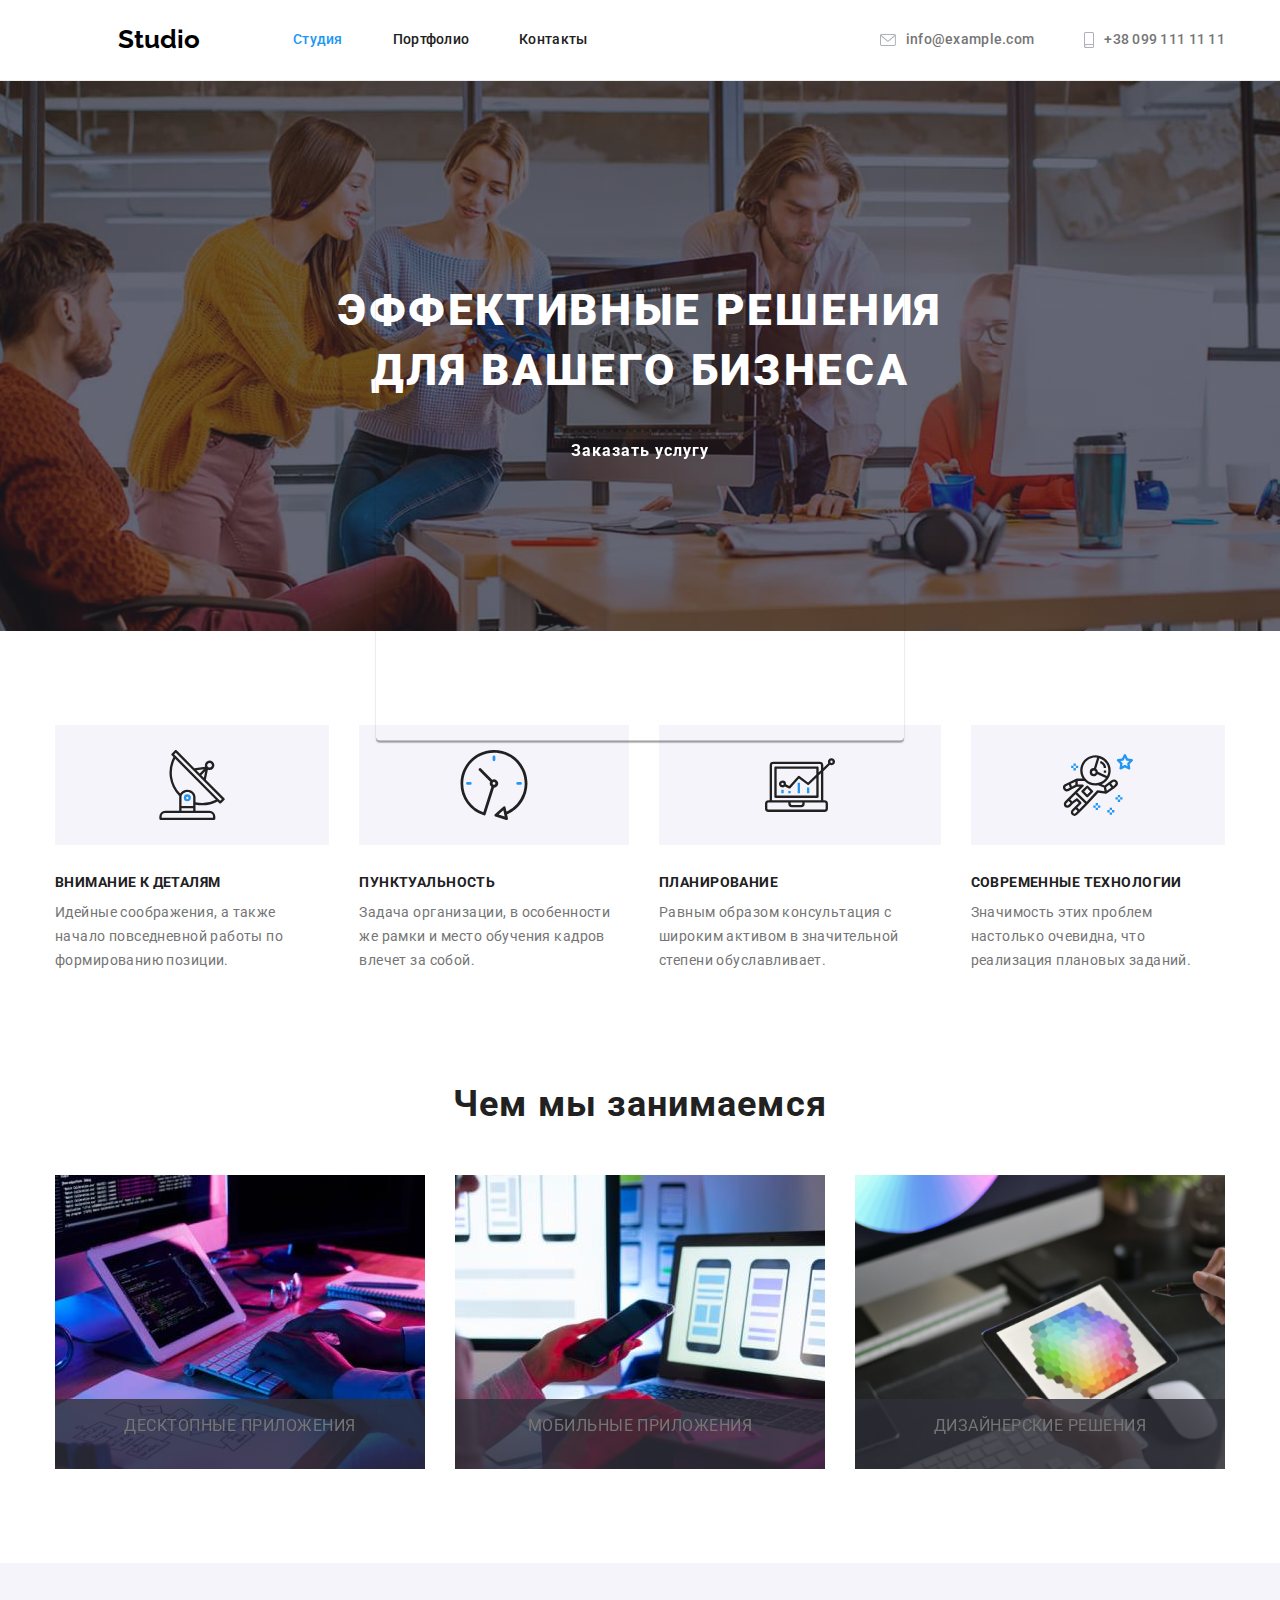
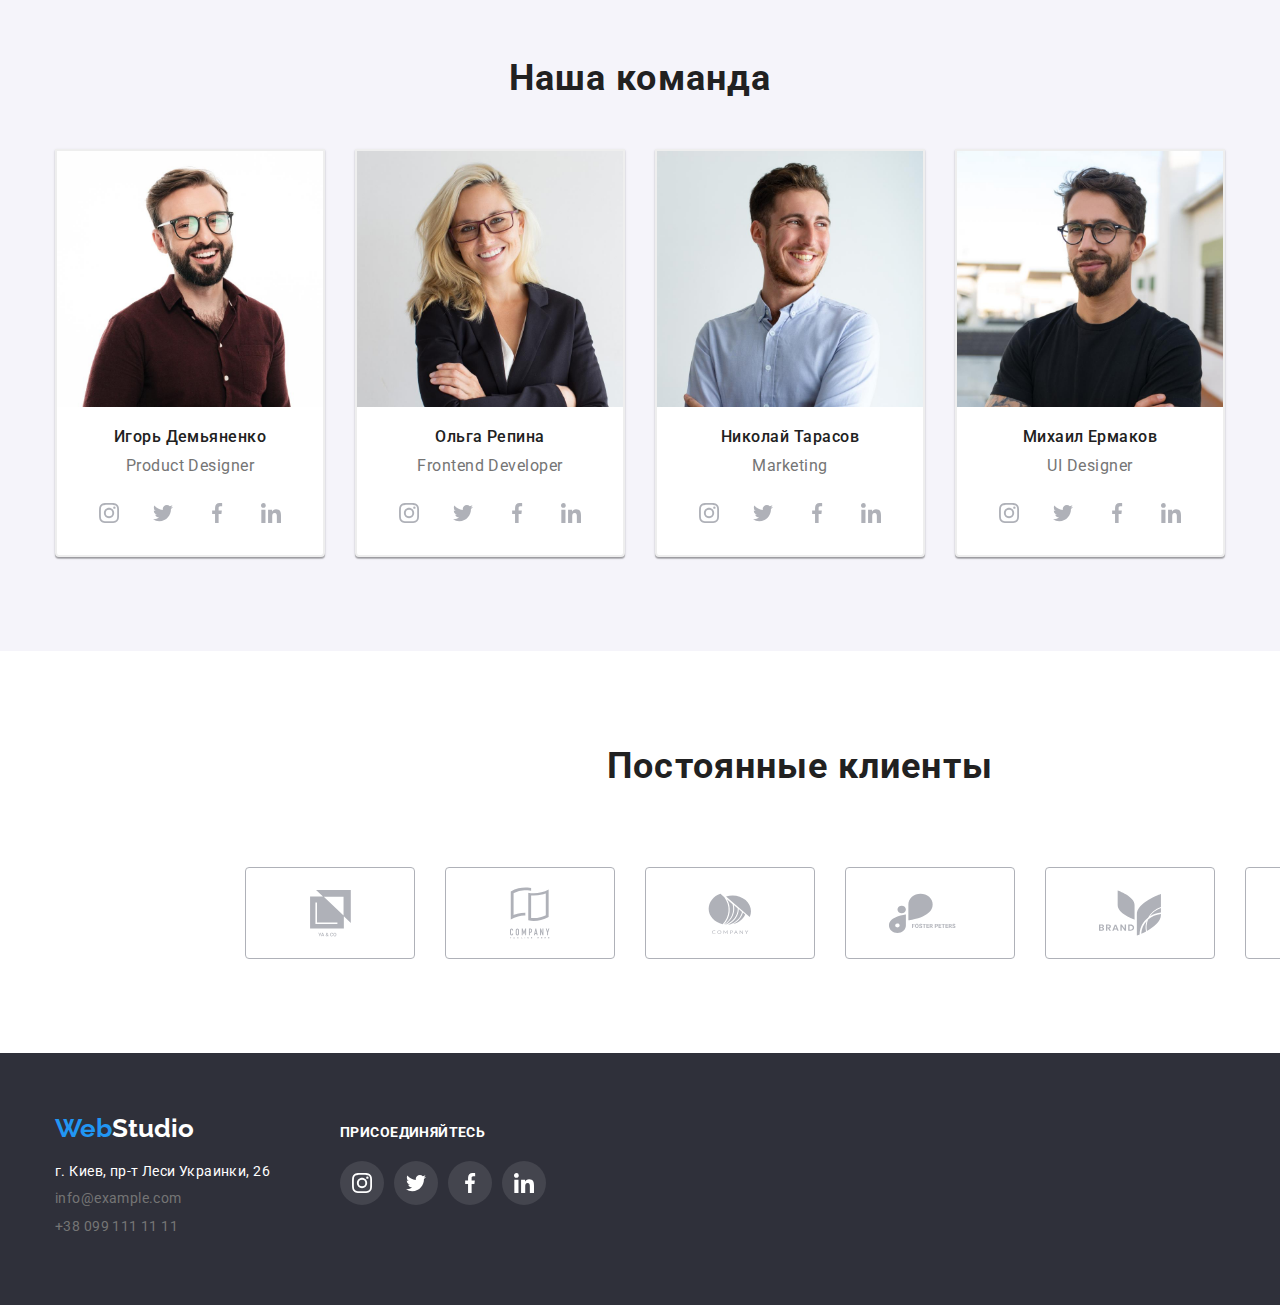
==== index.html @ cd39ef62 "modal" ====
<!DOCTYPE html>
<html lang="ru">
<head>
    <meta charset="UTF-8">
    <meta http-equiv="X-UA-Compatible" content="IE=edge">
    <meta name="viewport" content="width=device-width, initial-scale=1.0">
    <title>WebStudiо</title>
    <link href="https://fonts.googleapis.com/css2?family=Raleway:wght@700&family=Roboto:wght@400;500;700;900&display=swap"
    rel="stylesheet">
    <link rel="stylesheet" href="https://cdnjs.cloudflare.com/ajax/libs/modern-normalize/1.0.0/modern-normalize.min.css">
    <link rel="stylesheet" href="css/style.css">
</head>

<body>
  <!--шапка сторінки--> 
    <header>
        <div class="container logo-nav">
            <a class="logo" href="index.html">Web <span class="logo-header">Studio</span></a>
            <!--навігація на інші сторінки-->
            <div class="nav header">
                <ul class="site-nav">
                    <li class="item"><a href="index.html" class="link-nav current">Студия</a></li> 
                    <li class="item"><a href="portfolio.html" class="link-nav ">Портфолио</a></li> 
                    <li class="item"><a href="Контакты" class="link-nav">Контакты</a></li> 
                </ul>
            </div>
            <div class="contact-header">
                <ul class="site-nav contact-header">
                    <li class="item-contact"><a class="link-contact" href="mailto:info@example.com" >
                        <svg class="icon-envelope" width="16" height="12">
                            <use class="envelope" href="./images/icons.svg#icon-envelope"></use>
                        </svg>
                        info@example.com</a></li>
                    <li class="item-contact"><a class="link-contact" href="tel:+380991111111">
                        <svg class="icon-smartphone" width="10" height="16">
                            <use href="./images/icons.svg#icon-smartphone"></use>
                        </svg>+38 099 111 11 11</a></li>
                </ul>
            </div>
        </div>
  </header> 
  <!--унікальний контент-->
  <main>
        <section class="main">
            <div class="container">
                <h1 class="title">Эффективные решения для вашего бизнеса</h1>
                <button data-modal-open type="button" class="stydio-button pointer modal"> Заказать услугу</button>
            </div>
                        
        </section> 
        <!--особливості компанії-->
        <section class="peculiarity-section">
            <div class="container" >
                <h2 hidden>скрытый заголовок</h2>
                <ul class="list">
                    <li class="list-item antena">
                        <h3 class="peculiarity">Внимание к деталям</h3>
                        <p class="about-peculiarity">Идейные соображения, а также начало повседневной работы по формированию позиции.
                        </p>
                    </li>
                    <li class="list-item clock">
                        <h3 class="peculiarity">Пунктуальность</h3>
                        <p class="about-peculiarity">Задача организации, в особенности же рамки и место обучения кадров влечет за собой.
                        </p>
                    </li>
                    <li class="list-item diagram">
                        <h3 class="peculiarity">Планирование</h3>
                        <p class="about-peculiarity">Равным образом консультация с широким активом в значительной степени обуславливает.
                        </p>
                    </li>
                    <li class="list-item">
                        <h3 class="peculiarity astronaut"> Современные технологии</h3>
                        <p class="about-peculiarity">Значимость этих проблем настолько очевидна, что реализация плановых заданий.</p>
                    </li>
                </ul>
            </div>
            
        </section>
        <section class="visualization-section">
            <div class="container">
                <h2 class="main-title">Чем мы занимаемся</h2>
                <ul class="visualization">
                    <li class="visualization-item"><img src="images/1.jpg" alt="Мужчина набирает код на клавиатуре" width="350">
                        <div class="visualization-item-text">
                            <p>десктопные приложения</p>
                        </div>
                    </li>
                    <li class="visualization-item"><img src="images/2.jpg" alt="Женщина тестирует мобильное приложение" width="350">
                        <div class="visualization-item-text">
                            <p>мобильные приложения</p>
                        </div>
                    </li>
                    <li class="visualization-item"><img src="images/3.png" alt="Палитра цветов на планшете" width="350">
                        <div class="visualization-item-text">
                            <p>дизайнерские решения</p>
                        </div>
                    </li>
                </ul>
            </div>
            
        </section>
        <!--інфо про команду-->
            <section class="user">
                <div class="container">
                    <h2 class="main-title">Наша команда</h2>
                    <ul class="user-block">
                        <li class="user-item">
                            <img src="images/4.jpg" alt="foto Игоря Демьяненко" width="270">
                            <div class="studio-card">
                                <h3>Игорь Демьяненко</h3>
                                <p>Product Designer</p>

                                <ul class="social-icons">
                                    <li class="social-icons-item">
                                        <a href="" class="social-icons-link" target="_blank" rel="noopener noreferrer">
                                            <svg class="icon">
                                                <use href="./images/icons.svg#icon-instagram"></use>
                                            </svg>
                                        </a>
                                    </li>
                                    <li class="social-icons-item">
                                        <a href="" class="social-icons-link" target="_blank" rel="noopener noreferrer">
                                            <svg class="icon">
                                                <use href="./images/icons.svg#icon-twitter"></use>
                                            </svg>
                                        </a>
                                    </li>
                                    <li class="social-icons-item">
                                        <a href="" class="social-icons-link" target="_blank" rel="noopener noreferrer">
                                            <svg class="icon">
                                                <use href="./images/icons.svg#icon-facebook"></use>
                                            </svg>
                                        </a>
                                    </li>
                                    <li class="social-icons-item">
                                        <a href="" class="social-icons-link" target="_blank" rel="noopener noreferrer">
                                            <svg class="icon">
                                                <use href="./images/icons.svg#icon-linkedin"></use>
                                            </svg>
                                        </a>
                                    </li>
                                </ul>


                            </div>
                    
                        </li>
                        <li class="user-item">
                            <img src="images/5.jpg" alt="foto Ольги Репиной" width="270">
                            <div class="studio-card">
                                <h3>Ольга Репина</h3>
                                <p>Frontend Developer</p>
                                <ul class="social-icons">
                                    <li class="social-icons-item">
                                        <a href="" class="social-icons-link" target="_blank" rel="noopener noreferrer">
                                            <svg class="icon">
                                                <use href="./images/icons.svg#icon-instagram"></use>
                                            </svg>
                                        </a>
                                    </li>
                                    <li class="social-icons-item">
                                        <a href="" class="social-icons-link" target="_blank" rel="noopener noreferrer">
                                            <svg class="icon">
                                                <use href="./images/icons.svg#icon-twitter"></use>
                                            </svg>
                                        </a>
                                    </li>
                                    <li class="social-icons-item">
                                        <a href="" class="social-icons-link" target="_blank" rel="noopener noreferrer">
                                            <svg class="icon">
                                                <use href="./images/icons.svg#icon-facebook"></use>
                                            </svg>
                                        </a>
                                    </li>
                                    <li class="social-icons-item">
                                        <a href="" class="social-icons-link" target="_blank" rel="noopener noreferrer">
                                            <svg class="icon">
                                                <use href="./images/icons.svg#icon-linkedin"></use>
                                            </svg>
                                        </a>
                                    </li>
                                </ul>
                            </div>
                    
                        </li>
                        <li class="user-item">
                            <img src="images/6.jpg" alt="foto Николая Тарасова" width="270">
                            <div class="studio-card">
                                <h3>Николай Тарасов</h3>
                                <p>Marketing</p>
                                <ul class="social-icons">
                                    <li class="social-icons-item">
                                        <a href="" class="social-icons-link" target="_blank" rel="noopener noreferrer">
                                            <svg class="icon">
                                                <use href="./images/icons.svg#icon-instagram"></use>
                                            </svg>
                                        </a>
                                    </li>
                                    <li class="social-icons-item">
                                        <a href="" class="social-icons-link" target="_blank" rel="noopener noreferrer">
                                            <svg class="icon">
                                                <use href="./images/icons.svg#icon-twitter"></use>
                                            </svg>
                                        </a>
                                    </li>
                                    <li class="social-icons-item">
                                        <a href="" class="social-icons-link" target="_blank" rel="noopener noreferrer">
                                            <svg class="icon">
                                                <use href="./images/icons.svg#icon-facebook"></use>
                                            </svg>
                                        </a>
                                    </li>
                                    <li class="social-icons-item">
                                        <a href="" class="social-icons-link" target="_blank" rel="noopener noreferrer">
                                            <svg class="icon">
                                                <use href="./images/icons.svg#icon-linkedin"></use>
                                            </svg>
                                        </a>
                                    </li>
                                </ul>
                            </div>
                    
                        </li>
                        <li class="user-item">
                            <img src="images/7.jpg" alt="foto Михаила Ермакова" width="270">
                            <div class="studio-card">
                                <h3>Михаил Ермаков</h3>
                                <p>UI Designer</p>
                                <ul class="social-icons">
                                    <li class="social-icons-item">
                                        <a href="" class="social-icons-link" target="_blank" rel="noopener noreferrer">
                                            <svg class="icon">
                                                <use href="./images/icons.svg#icon-instagram"></use>
                                            </svg>
                                        </a>
                                    </li>
                                    <li class="social-icons-item">
                                        <a href="" class="social-icons-link" target="_blank" rel="noopener noreferrer">
                                            <svg class="icon">
                                                <use href="./images/icons.svg#icon-twitter"></use>
                                            </svg>
                                        </a>
                                    </li>
                                    <li class="social-icons-item">
                                        <a href="" class="social-icons-link" target="_blank" rel="noopener noreferrer">
                                            <svg class="icon">
                                                <use href="./images/icons.svg#icon-facebook"></use>
                                            </svg>
                                        </a>
                                    </li>
                                    <li class="social-icons-item">
                                        <a href="" class="social-icons-link" target="_blank" rel="noopener noreferrer">
                                            <svg class="icon">
                                                <use href="./images/icons.svg#icon-linkedin"></use>
                                            </svg>
                                        </a>
                                    </li>
                                </ul>
                            </div>
                    
                        </li>
                    </ul>
                </div>
                
                    
            </section>
            <section class="client">
                <div class="container">
                    <h2 class="main-title">Постоянные клиенты</h2>
                    <ul class="company">
                        <li class="company-item">
                            <a href="" class="company-link" target="_blank" rel="noopener noreferrer">
                                <svg class="client-icon" width="41px" height="46.7px" >
                                    <use class="company-icon" href="./images/icons.svg#icon-yaco"></use>
                                </svg>
                            </a>
                        </li>
                        <li class="company-item">
                            <a class="company-link" href="" target="_blank" rel="noopener noreferrer">
                                <svg class="client-icon" width="40px" height="52px">
                                    <use class="company-icon" href="./images/icons.svg#icon-tagline-here"></use>
                                </svg>
                            </a>
                        </li>
                        <li class="company-item">
                            <a class="company-link"  href="" target="_blank" rel="noopener noreferrer">
                                <svg class="client-icon" width="43.46px" height="41.18px">
                                    <use class="company-icon" href="./images/icons.svg#icon-company"></use>
                                </svg>
                            </a>
                        </li>
                        <li class="company-item">
                            <a class="company-link" href="" target="_blank" rel="noopener noreferrer">
                                <svg class="client-icon" width="84.44px" height="40.62px">
                                    <use class="company-icon"  href="./images/icons.svg#icon-foster-peters"></use>
                                </svg>
                            </a>
                        </li>
                        <li class="company-item">
                            <a class="company-link" href="" target="_blank" rel="noopener noreferrer">
                                <svg class="client-icon" width="62.54px" height="60px">
                                    <use class="company-icon" href="./images/icons.svg#icon-brand"></use>
                                </svg>
                            </a>
                        </li>
                        <li class="company-item">
                            <a class="company-link" href="" target="_blank" rel="noopener noreferrer">
                                <svg class="client-icon" width="93.79px" height="43.93px">
                                    <use class="company-icon" href="./images/icons.svg#icon-tagline"></use>
                                </svg>
                            </a>
                        </li>
                    </ul>
                </div>
            </section>
    </main>
  <!--підвал-->
    <footer>  
        <div class="container footer">
            <div class="card-footer">
                <a class="logo-basement" href="index.html">Web<span class="logo-footer">Studio</span></a>
                  <address class="site-nav">
                    <div class="adress">
                        <p class="link-footer link-adress">г. Киев, пр-т Леси Украинки, 26</p>
                        <ul class="footer-contact">
                            <li class="contact"><a class="link-footer" href="mailto:info@example.com">info@example.com</a></li>
                            <li class="contact"><a class="link-footer" href="tel:+380991111111">+38 099 111 11 11</a></li>
                         </ul>
                    </div>

                </address>
            </div>
                
                <div class="social">
                    <p class="footer-list">Присоединяйтесь</p>
                    <ul class="social-icons-footer">
                        <li class="social-icons-footer">
                            <a href="" class="social-icons-link-footer" target="_blank" rel="noopener noreferrer">
                                <svg class="icon-footer">
                                    <use href="./images/icons.svg#icon-instagram"></use>
                                </svg>
                            </a>
                        </li>
                        <li class="social-icons-footer">
                            <a href="" class="social-icons-link-footer" target="_blank" rel="noopener noreferrer">
                                <svg class="icon-footer">
                                    <use href="./images/icons.svg#icon-twitter"></use>
                                </svg>
                            </a>
                        </li>
                        <li class="social-icons-footer">
                            <a href="" class="social-icons-link-footer" target="_blank" rel="noopener noreferrer">
                                <svg class="icon-footer">
                                    <use href="./images/icons.svg#icon-facebook"></use>
                                </svg>
                            </a>
                        </li>
                        <li class="social-icons-footer">
                            <a href="" class="social-icons-link-footer" target="_blank" rel="noopener noreferrer">
                                <svg class="icon-footer">
                                    <use href="./images/icons.svg#icon-linkedin"></use>
                                </svg>
                            </a>
                        </li>
                    </ul>
                </div>
        </div>
  </footer>
    <div class="backdrop is-hidden" data-modal>
        <div class="modal">
            <button class="modal-close-btn" type="button" data-modal-close>
                <svg class="close-icon" width="11px" height="11px">
                    <use href="./images/close.svg#icon-close">
                </use>
                </svg>
            </button>
        </div>
    </div>
    <script src="./js/modal.js"></script>
</body>
</html>
---- css/style.css ----
:root {
  --text-color: #757575;
  --logo-color: #2196f3;
  --list-color: #ffffff;
  --title-color: #2f303a;
  --peculiarity-color: #212121;
  --user-color: #f5f4fa;

  --animation:250ms;

  --time-transition: cubic-bezier(0.4, 0, 0.2, 1);
}
*,
*::before,
*::after {
  box-sizing: border-box;
}
body {
  background: var(--list-color);
  font-family: Roboto, sans-serif;
}
.container {
  width: 1200px;
  padding-left: 15px;
  padding-right: 15px;
  margin-left: auto;
  margin-right: auto;
}
header {
  border-bottom: 1px solid#ECECEC;
}
.logo-nav {
  display: flex;
}
.logo {
  padding-top: 24px;
  padding-bottom: 25px;
  width: 145px;
  font-weight: bold;
  font-size: 26px;
  line-height: 1.19;
  font-family: Raleway;
  color: var(--list-color);
}
.logo-basement {
  display: inline-block;
  margin-bottom:  20px;
  width: 145px;
  font-weight: bold;
  font-size: 26px;
  line-height: 1.19;
  font-family: Raleway;
}
.logo-footer {
  color: var(--list-color);
}
.logo-header {
  color: #000;
}
/*навигация по сайту*/
a {
  text-decoration: none;
  color:var(--logo-color);
  
}
a:active,
a:visited {
  color: var(--logo-color, #2196f3);
}
.nav {
  display: inline-flex;
  flex-direction: row;
}
.link-nav .current::after {
  content: '';
  position: absolute;
  bottom: 0;
  left: 0;

  width: 100%;
  height: 4px;
  background-color: var(--logo-color);
  border-radius: 2px;
}
.icon-envelope, .icon-smartphone{
  display: inline-flex;
  fill: #AFB1B8; 
}
.link-contact .icon-envelope{
  width: 16px;
  height: 12px;
}
.contact-header{
  display: inline-flex;
  justify-self: flex-end;
  margin-left: auto;
  
}
.link-contact:hover .icon-envelope,
.link-contact:focus .icon-envelope{
  fill: var(--logo-color);
}
.link-contact:hover .icon-smartphone,
.link-contact:focus .icon-smartphone {
  fill: var(--logo-color);
}
.link-contact{
  transition: var(--animation);
  transition: cubic-bezier(0.4, 0, 0.2, 1);
}

.item-contact .icon-envelope{
  align-items: center; 
}
.item-contact:not(:last-child){

}
.link-contact .icon-envelope{
  margin-right: 10px;
}
.link-contact .icon-smartphone{
  margin-right: 10px;
}
.iten-contact{
  display: flex;
  margin-left: auto;
}
.site-nav {
  display: flex;
  flex-direction: row;
  align-items: center;
  padding-left: 0;
  margin-left: auto;
  margin-right: auto;
}
.site-nav .contact:not(:last-child) {
  margin-right: 50px;
}
.site-nav .item-contact {
  justify-content: flex-end;
  margin-left: auto;
}
.site-nav .item:not(:last-child) {
  margin-right: 50px;
}
.site-nav .item:first-child {
  margin-left: 93px;
}
.site-nav .item-contact:not(:last-child) {
  margin-right: 50px;
  /*margin-left: 290px;*/
  margin-left: auto;
}
.contact:not(:last-child){
  margin-right: 50px;
  margin-left: auto;
  
}
.contact-header{
  float: right;
}
.site-nav .link-nav,
.link-contact {
  display: flex;
  padding-top: 32px;
  padding-bottom: 32px;
  font-style: normal;
  text-decoration: none;
  font-weight: 500;
  font-size: 14px;
  line-height: 1.14;
  letter-spacing: 0.02em;
  align-items: center;
}
.site-nav .link-nav {
  color: var(--peculiarity-color);
}
.site-nav .link-contact {
  color: var(--text-color);
}
.site-nav .link-nav:hover,
.site-nav .link-nav:focus {
  color: var(--logo-color, #2196f3);
}
.site-nav .link-contact:hover,
.site-nav .link-contact:focus {
  color: var(--logo-color, #2196f3);
}
.site-nav .link-nav.current {
  color: var(--logo-color, #2196f3);
}
/*курсор для кнопок и ссылок*/
.pointer {
  cursor: pointer;
  width: 200px;
  /*height: 50px;*/
  left: 700px;
  top: 430px;
}
/*Эффективные решения для вашего бизнеса*/
.main {
  margin-top: 0;
  margin-bottom: 0;
  margin-left: auto;
  margin-right: auto;
  /*width: 1600px;*/
  /*height: 600px;*/
  background: var(--title-color, #2f303a);
  padding: 200px 0;
  text-align: center;
  max-width: 1600px;
  background-image: linear-gradient(
    to right,
   rgba(47, 48, 58, 0.4), 
   rgba(47, 48, 58, 0.4)),
   url(../images/фон.jpg);
  background-position: center;
  background-repeat: no-repeat;
  background-size: cover;
}
.title {
  margin: auto;
  margin-bottom: 30px;
  font-weight: 900;
  font-size: 44px;
  line-height: 1.36;
  color: var(--list-color, white);
  width: 696px;
  height: 120px;
  letter-spacing: 0.06em;
  text-align: center;
  text-transform: uppercase;
}
/* Button */
.stydio-button {
  font-weight: bold;
  font-size: 16px;
  line-height: 1.87;
  letter-spacing: 0.06em;
  color: var(--list-color);
  background-color: var(--logo-color);
  font-family: inherit;
  align-items: center;
  text-align: center;
  white-space: nowrap;
}
.section {
  padding-top: 94px;
  padding-bottom: 94px;
}
.portfolio-button .element {
  flex-direction: column;
  font-weight: 500;
  font-size: 16px;
  line-height: 1.6;
  text-align: center;
  letter-spacing: 0.03em;
  
  transition: color 250ms var(--time-transition),
    background-color 250ms var(--time-transition),
    box-shadow 250ms var(--time-transition);
}
.portfolio-button {
  display: flex;
  justify-content: center;
  margin-left: auto;
  margin-right: auto;  
  margin-bottom: 50px;
}
.portfolio-button .element:not(:last-child) {
  /*display: flex;*/
  margin-right: 8px;
}
.portfolio-button .item-button:not(:last-child) {
  margin-right: 8px;
}
.portfolio-button .element:focus,
.portfolio-button .element:hover {
  background: var(--logo-color);
  border-radius: 4px;
  color: var(--list-color);
  box-shadow: 0px 3px 1px rgba(0, 0, 0, 0.1), 0px 1px 2px rgba(0, 0, 0, 0.08), 0px 2px 2px rgba(0, 0, 0, 0.12);
}
/* Особенности */
.peculiarity-section {
  padding-top: 94px;
  padding-bottom: 94px;
}
.list .list-item:not(:last-child) {
  margin-right: 30px;
}
.list {
  display: flex;
  padding-left: 0;
}
.antena::before {
  content:'';
  display: block;
  height: 120px;
  background-image: url(../images/icon/antenna.svg);
  background-size: 70px;
  background-repeat: no-repeat;
  background-position: center;
  background-color: #F5F4FA;
  margin-bottom: 30px;
}
.clock::before{
  content:'';
  display: block;
  height: 120px;
  background-image: url(../images/icon/clock.svg);
  background-size: 70px;
  background-repeat: no-repeat;
  background-position: center;
  background-color: #F5F4FA;
  margin-bottom: 30px;
}
.diagram::before{
  content:'';
  display: block;
  height: 120px;
  background-image: url(../images/icon/diagram.svg);
  background-size: 70px;
  background-repeat: no-repeat;
  background-position: center;
  background-color: #F5F4FA;
  margin-bottom: 30px;
}
.astronaut::before{
  content:'';
  display: block;
  height: 120px;
  background-image: url(../images/icon/astronaut.svg);
  background-size: 70px;
  background-repeat: no-repeat;
  background-position: center;
  background-color: #F5F4FA;
  margin-bottom: 30px;
}
.peculiarity {
  font-family: Roboto;
  font-style: normal;
  font-weight: bold;
  font-size: 14px;
  line-height: 1.14;
  color: var(--peculiarity-color, #212121);
  text-transform: uppercase;
  margin-bottom: 10px;
  letter-spacing: 0.03em;
}
.about-peculiarity {
  font-style: normal;
  font-weight: normal;
  font-size: 14px;
  line-height: 1.71;
  letter-spacing: 0.03em;
}
.visualization-section {
  padding-bottom: 94px;
}
.visualization {
  display: flex;
  padding-left: 0;
}
.visualization-item {
  position: relative;
  width: 370px;
  height: 294px;
}
.visualization .visualization-item:not(:last-child) {
  margin-right: 30px;
}
.visualization-item-text {
  position: absolute;
  top: 100%;
  transform: translateY(-100%);

  width: 370px;
  height: 70px;
  display: flex;
  align-items: center;
  justify-content: center;

  color: var(--list-color);
  font-weight: bold;
  font-size: 14px;
  line-height: 1.14;
  letter-spacing: 0.03em;
  text-transform: uppercase;

  background-color: rgba(47, 48, 58, 0.8);
}
.user {
  background: var(--user-color, #f5f4fa);
  padding-bottom: 94px;
  padding-top: 94px;
  margin-left: auto;
  margin-right: auto;
}
.studio-card {
  padding: 20px 24px;
  text-align: center;
}
.main-title {
  margin-bottom: 50px;
  font-weight: bold;
  font-size: 36px;
  line-height: 1.17;
  color: var(--peculiarity-color, #212121);
  text-align: center;
  /*width: 1200px;*/
  letter-spacing: 0.03em;
}
.user-block {
  display: flex;
  width: 1200px;
  padding-left: 0;
}
.user-item {
  width: 270px;
  border-radius: 0px 0px 4px 4px;
  border: 2px solid #eeeeee;
  box-shadow: 0px 1px 3px rgba(0, 0, 0, 0.12), 0px 1px 1px rgba(0, 0, 0, 0.14),
    0px 2px 1px rgba(0, 0, 0, 0.2);
  background-color: var(--list-color);
}
.user-block .user-item:not(:last-child) {
  margin-right: 30px;
}
.social-icons .icon {
  width: 20px;
  height: 20px;
  fill: var(--text-color);
}
.social-icons{
  display: inline-flex;
  padding-left: 0;
}
.social-icons-link{
  display: flex;
  justify-content: center;
  align-items: center;
  width: 44px;
  height: 44px;
  border-radius: 50%;
  background-color: #fff;
}
.social-icons-item + .social-icons-item{ 
  margin-left: 10px;
}
.social-icons-link:hover .icon,
.social-icons-link:focus .icon {
fill: var(--list-color);
}
.social-icons-link:hover,
.social-icons-link:focus {
  background-color: var(--logo-color);
}
.social-icons-link .icon{
  fill: #AFB1B8;
}
.client{
  margin-left: auto;
  margin-right: auto;
  display: inline-block;
  
  width: 1600px;
  padding-top: 94px;
  padding-bottom: 94px;
}
.company{
  display: inline-flex;
  padding-left: 0;
}
.company-item{
  margin-top: 30px;
  margin-left: 30px;
  box-sizing: border-box;
  
}
.company-link {
  display: flex;
  justify-content: center;
  align-items: center;
  width: 170px;
  height: 92px;
  border: 1px solid #AFB1B8;
  border-radius: 4px;
  flex-basis: calc((100% - 180px) / 6);

  transition: border 250ms var(--time-transition),
    color 250ms var(--time-transition);
}
.company-link:hover,
.company-link:focus {
  border: 1px solid var(--logo-color);
}
.company-link:hover .company-icon,
.company-link:focus .company-icon {
  fill: var(--logo-color);
}
.company-link .company-icon {
  fill: #AFB1B8;
}
.gallery {
  display: flex;
  flex-wrap: wrap;
  /*justify-content: stretch;*/
  padding-left: 0;
  width: 1200px;
  margin-top: -30px;
  margin-left: -30px;
  
}
.gallery-item-link{
  position: relative;
  overflow: hidden;
  display: block;

}
.gallery-item {
  margin-top: 30px;
  margin-left: 30px;
  width: 370px;
  border-bottom-right-radius: 5px;
  border-bottom-left-radius: 5px;
  cursor: pointer;
  background-color: var(--list-color);
  flex-basis: calc((100% - 3 * 30px) / 3);

  transition: box-shadow 250ms var(--time-transition);
}
.gallery-item:hover {
  box-shadow: 0px 1px 1px rgba(0, 0, 0, 0.12), 0px 4px 4px rgba(0, 0, 0, 0.06),
    1px 4px 6px rgba(0, 0, 0, 0.16);
}
.gallery .gallery-item-link:focus {
  box-shadow: 0px 1px 1px rgba(0, 0, 0, 0.12), 0px 4px 4px rgba(0, 0, 0, 0.06),
    1px 4px 6px rgba(0, 0, 0, 0.16);
  
}
.gallery-item:hover .gallery-overlay,
.gallery-item:focus .gallery-overlay {
  transform: translateY(0);
}

 /*.gallery-item .gallery-item-link:focus{
  box-shadow: 0px 1px 1px rgba(0, 0, 0, 0.12), 0px 4px 4px rgba(0, 0, 0, 0.06),
    1px 4px 6px rgba(0, 0, 0, 0.16);
}
.gallery-item:focus{
  box-shadow: 0px 1px 1px rgba(0, 0, 0, 0.12), 0px 4px 4px rgba(0, 0, 0, 0.06),
    1px 4px 6px rgba(0, 0, 0, 0.16);*/
}
.gallery-overlay {
  position: absolute;
  bottom: 0;

  width: 100%;
  height: 100%;

  color: var(--primary-bgc);
  font-size: 18px;
  line-height: 1.56;

  background-color: rgba(33, 150, 243, 0.9);
  transform: translateY(100%);

  transition: transform 250ms var(--time-transition);
}
.gallery-item-text {
  margin: 0;
  padding-left: 24px;
  padding-right: 24px;
  padding-top: 63px;
  padding-bottom: 63px;
}

.portfolio-card {
  border: 1px solid #eeeeee;
  border-radius: 5px;
  padding: 20px 24px;
}

/*.gallery-item:nth-child(3n) {
  margin-right: 0;*/
}
/*.gallery-item:nth-last-child(-n + 3) {
  margin-bottom: 0;
}*/
/*.gallery-item:nth-child(3n) {
  margin-right: 0;*/
}
.card-element {
  font-weight: bold;
  font-size: 18px;
  line-height: 2;
  letter-spacing: 0.06em;
}
.adress {
  margin-right: 70px;
}
.social-icons-footer .icon-footer{
  width: 20px;
  height: 20px;
  fill: var(--list-color);
}
.social-icons-footer{
  display: inline-flex;
  padding-left: 0;
  width: 206px;
  height: 44px;
  
}
.social-icons-link-footer{
  display: flex;
  justify-content: center;
  align-items: center;
  width: 44px;
  height: 44px;
  border-radius: 50%;
  background-color: rgba(255, 255, 255, 0.1);

   transition: background-color 250ms var(--time-transition);
}
.social-icons-footer + .social-icons-footer{ 
  margin-left: 10px;
  
}
.social-icons-link-footer:hover,
.social-icons-link-footer:focus {
  background-color: var(--logo-color);
}
.site-nav .link-footer {
  margin-bottom: 9px;
  font-style: normal;
  text-decoration: none;
  font-size: 14px;
  line-height: 1.14;
  color: var(--text-color);
  letter-spacing: 0.03em;
}
.site-nav .link-footer:hover,
.site-nav .link-footer:focus {
  color: var(--logo-color);
}
.sosial{
  width: 206px;
  height: 80px;
  display: inline-flex;
  flex-basis: calc((50% - 45px) / 2);
  
}
.card-footer{
  flex-basis: calc((50% - 45px) / 2);
  display: block;
}
.footer{
  display: flex;
 
  flex-direction: row;
  align-items: baseline;
}
.footer .sosial, .card-footer {
  
}
.footer-list{
  text-transform: uppercase;
  color: var(--list-color);
  font-weight: bold;
  font-size: 14px;
  line-height: 1.14;
  letter-spacing: 0.03em;
  margin-bottom: 20px;
  
}
.adress .link-adress {
  color: var(--list-color);
   white-space: nowrap;
}
.footer-contact {
  padding-left: 0;
}
.footer-contact .contact {
  margin-bottom: 9px;
}

img {
  display: block;
  width: 100%;
  height: auto;
}
h1 {
  margin-bottom: 0;
  text-align: center;
}
h2 {
  margin-top: 0;
  margin-bottom: 0;
}
h3 {
  margin-top: 0;
  margin-bottom: 10px;
  font-weight: 500;
  font-size: 16px;
  line-height: 1.19;
  color: var(--peculiarity-color, #212121);
  /*text-align: center;*/
  letter-spacing: 0.03em;
}
button {
  border-color: transparent;
  margin-top: 0;
  margin-bottom: 0;
  padding: 10px 32px;
  border-radius: 4px;
  text-align: center;
}
p {
  margin-top: 0;
  margin-bottom: 16px;
  font-weight: normal;
  font-size: 16px;
  line-height: 1.19;
  color: var(--text-color, #757575);
  /*text-align: center;*/
  letter-spacing: 0.03em;
}
address {
  font-style: normal;

}
ul {
  margin-top: 0;
  margin-bottom: 0;
  list-style: none;
  color: var(--peculiarity-color, #212121);
}

footer {
  padding-top: 60px;
  padding-bottom: 60px;
  margin-top: 0;
  background: var(--title-color, #2f303a);
  height: 252px;
  
}
.backdrop {
  position: fixed;
  top: 0;
  left: 0;
  width: 100%;
  height: 100%;
  background-color: rgba(0, 0, 0, 0.2);

  opacity: 1;
  transition: opacity 250ms var(--time-transition);
}

.is-hidden {
  opacity: 0;
  pointer-events: none;
}

.is-hidden .modal {
  transform: translate(-50%, -50%) scale(0);
}
.modal {
  position: fixed;
  width: 528px;
  height: 581px;
  top: 50%;
  left: 50%;

  background-color: var(--primary-bgc);
  box-shadow: 0px 1px 3px rgba(0, 0, 0, 0.12), 0px 1px 1px rgba(0, 0, 0, 0.14),
    0px 2px 1px rgba(0, 0, 0, 0.2);
  border-radius: 4px;

  transform: translate(-50%, -50%) scale(1);
  transition: transform 250ms var(--time-transition);
}
.close-icon {
  position: absolute;
  top: 50%;
  left: 50%;
  transform: translate(-50%, -50%);
}
.modal-close-btn {
  position: absolute;
  width: 30px;
  height: 30px;
  right: 8px;
  top: 8px;
  cursor: pointer;
  background-color: var(--primary-bgc);
  box-sizing: border-box;
  border: 1px solid rgba(0, 0, 0, 0.1);
  border-radius: 50%;
}
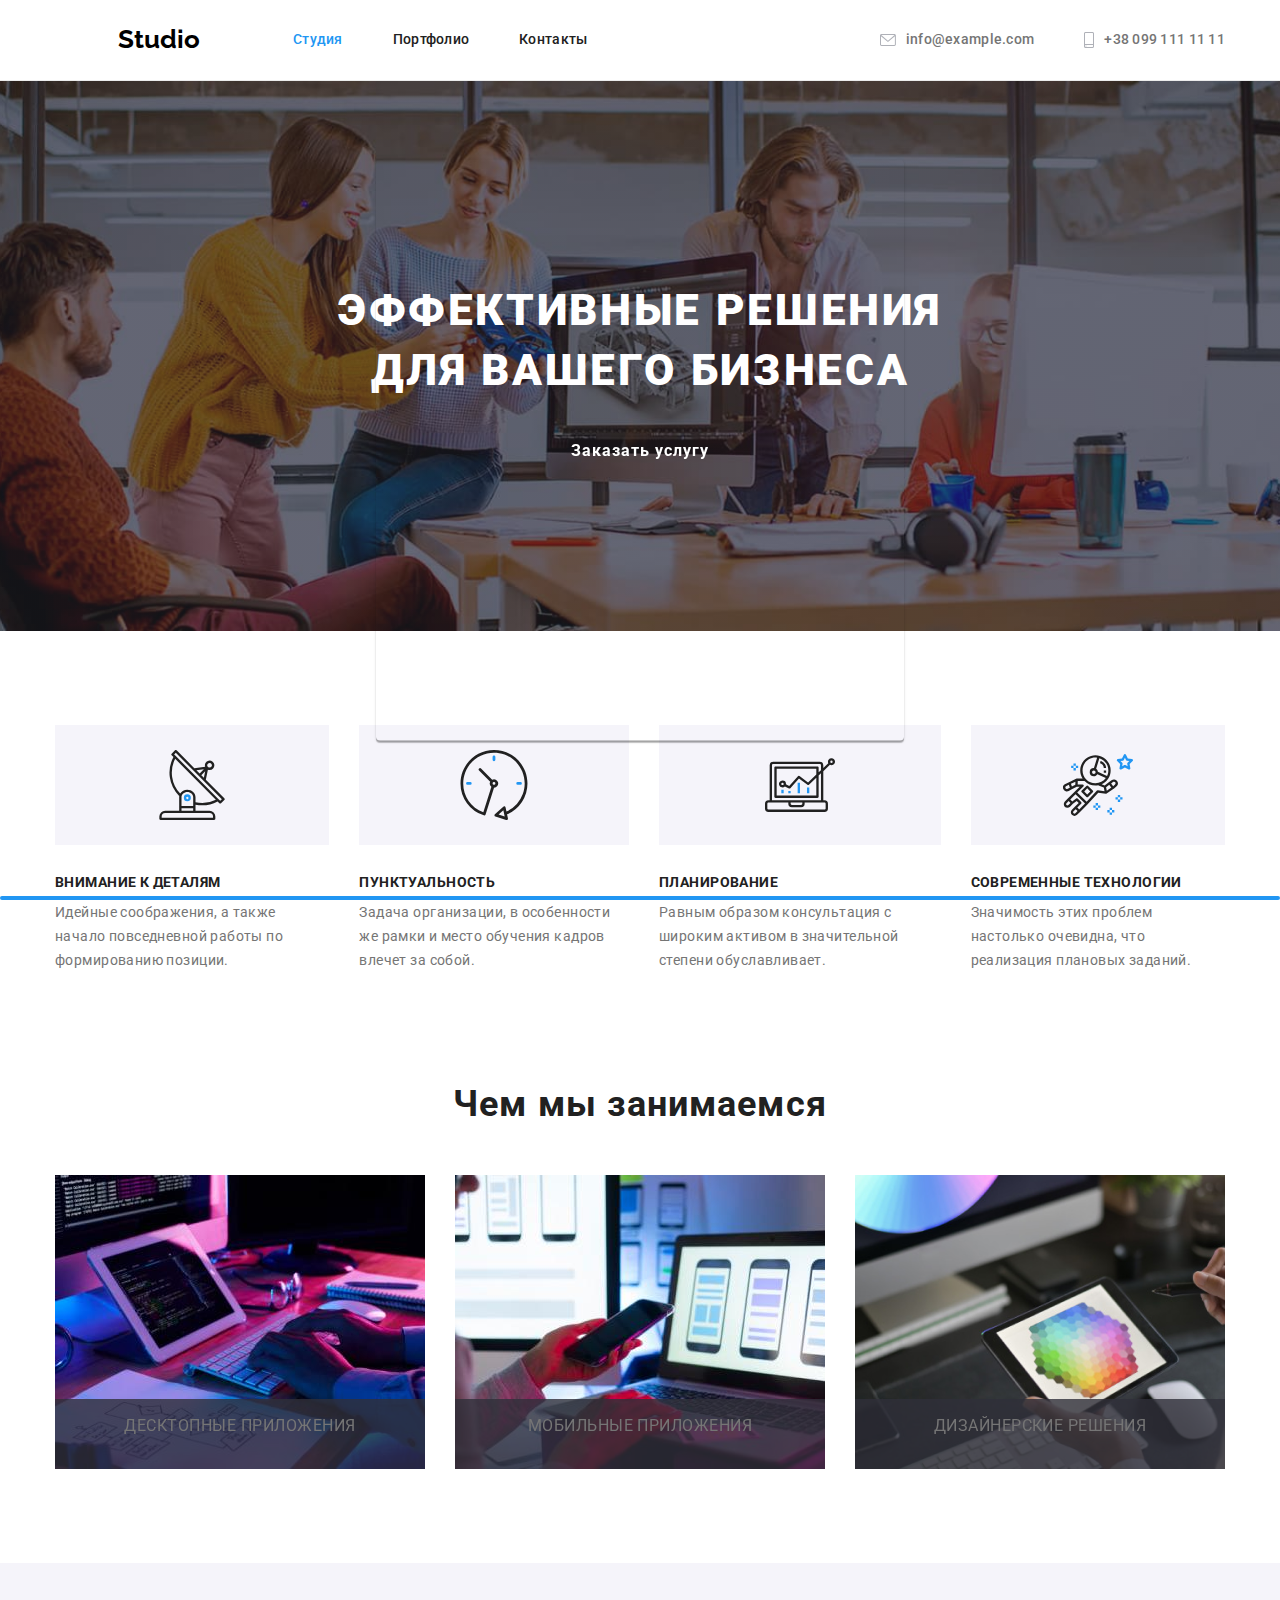
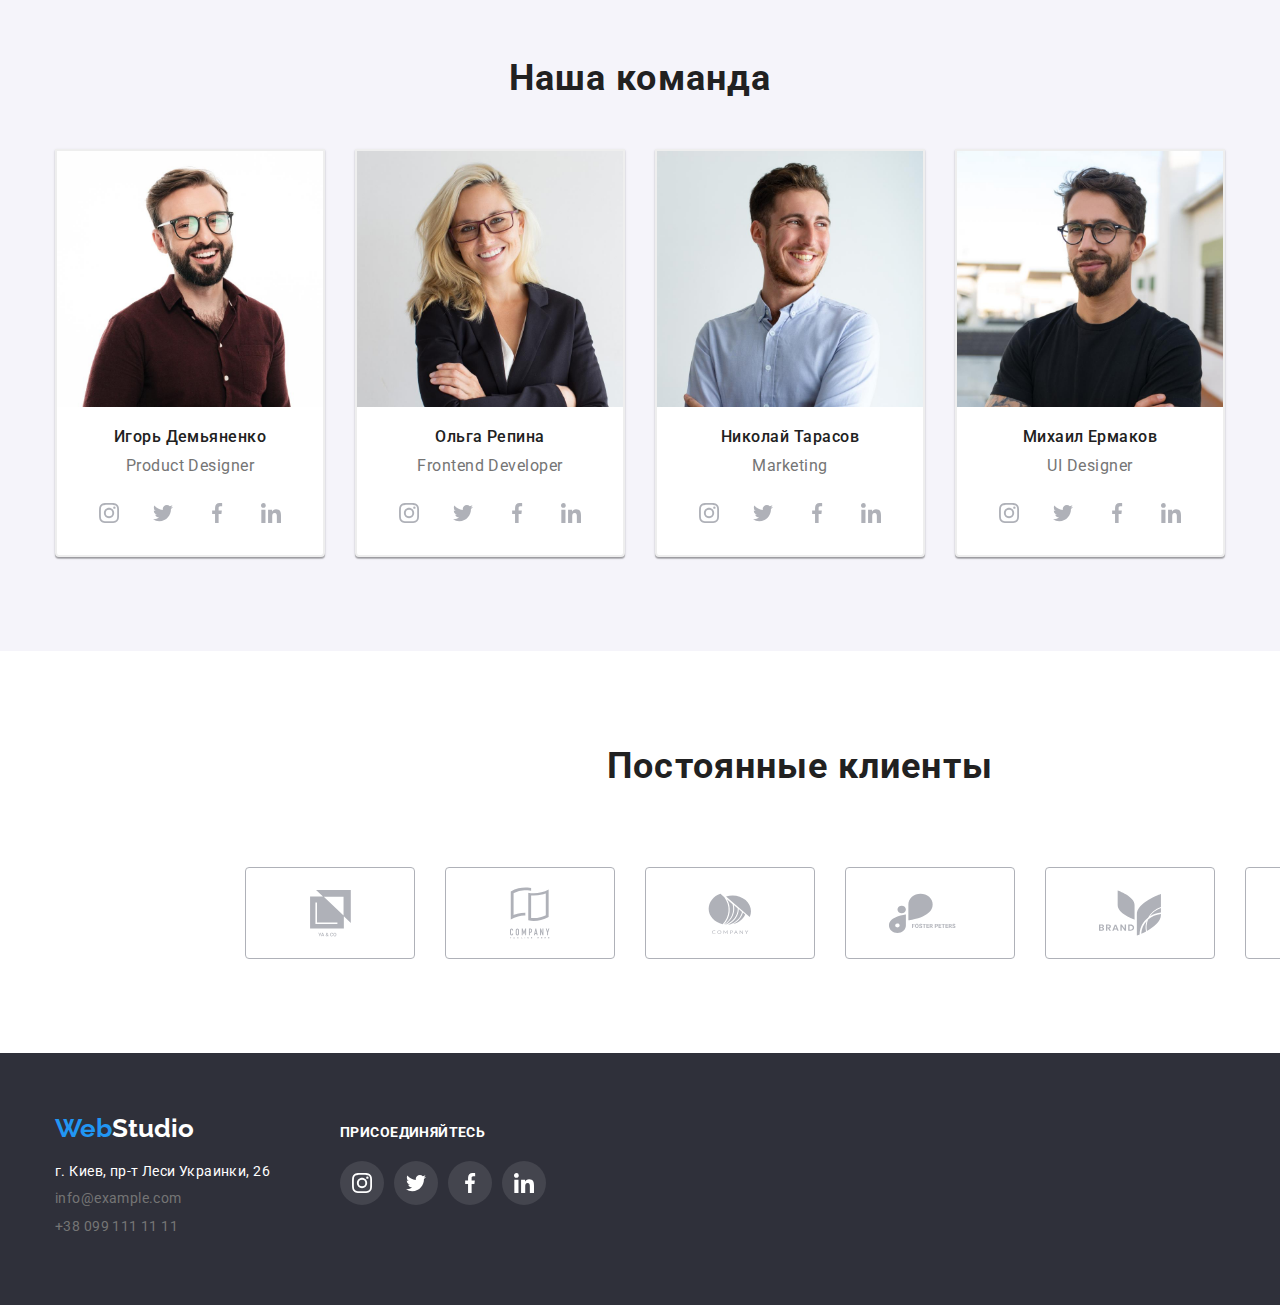
==== commit f12d6d48: "1" ====
--- a/index.html
+++ b/index.html
@@ -19,9 +19,9 @@
             <!--навігація на інші сторінки-->
             <div class="nav header">
                 <ul class="site-nav">
-                    <li class="item"><a href="index.html" class="link-nav current">Студия</a></li> 
-                    <li class="item"><a href="portfolio.html" class="link-nav ">Портфолио</a></li> 
-                    <li class="item"><a href="Контакты" class="link-nav">Контакты</a></li> 
+                    <li class="item"><a href="index.html" class="link-nav link current">Студия</a></li> 
+                    <li class="item"><a href="portfolio.html" class="link-nav link">Портфолио</a></li> 
+                    <li class="item"><a href="Контакты" class="link-nav link ">Контакты</a></li> 
                 </ul>
             </div>
             <div class="contact-header">
--- a/css/style.css
+++ b/css/style.css
@@ -71,7 +71,7 @@
   display: inline-flex;
   flex-direction: row;
 }
-.link-nav .current::after {
+.link-nav.current::after {
   content: '';
   position: absolute;
   bottom: 0;
@@ -82,6 +82,10 @@
   background-color: var(--logo-color);
   border-radius: 2px;
 }
+.link {
+  transition: color 250ms var(--time-transition);
+}
+
 .icon-envelope, .icon-smartphone{
   display: inline-flex;
   fill: #AFB1B8; 
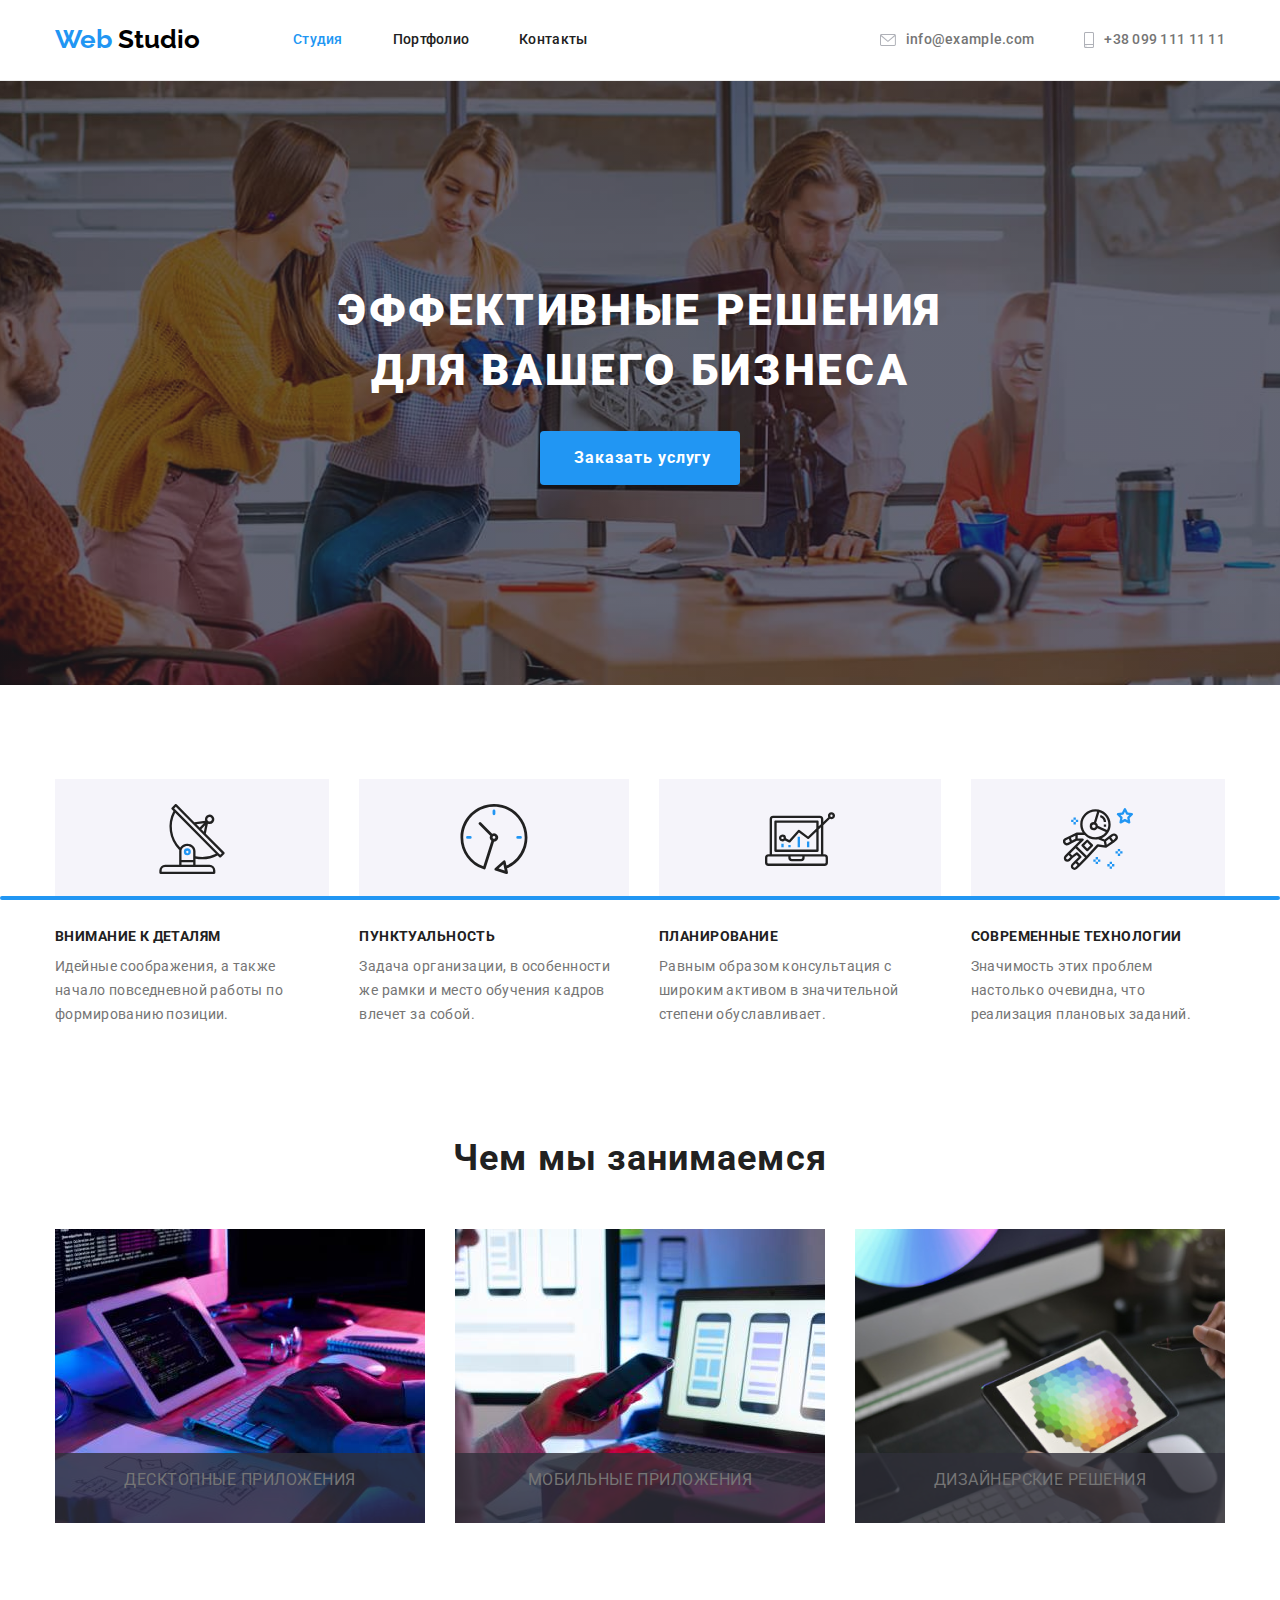
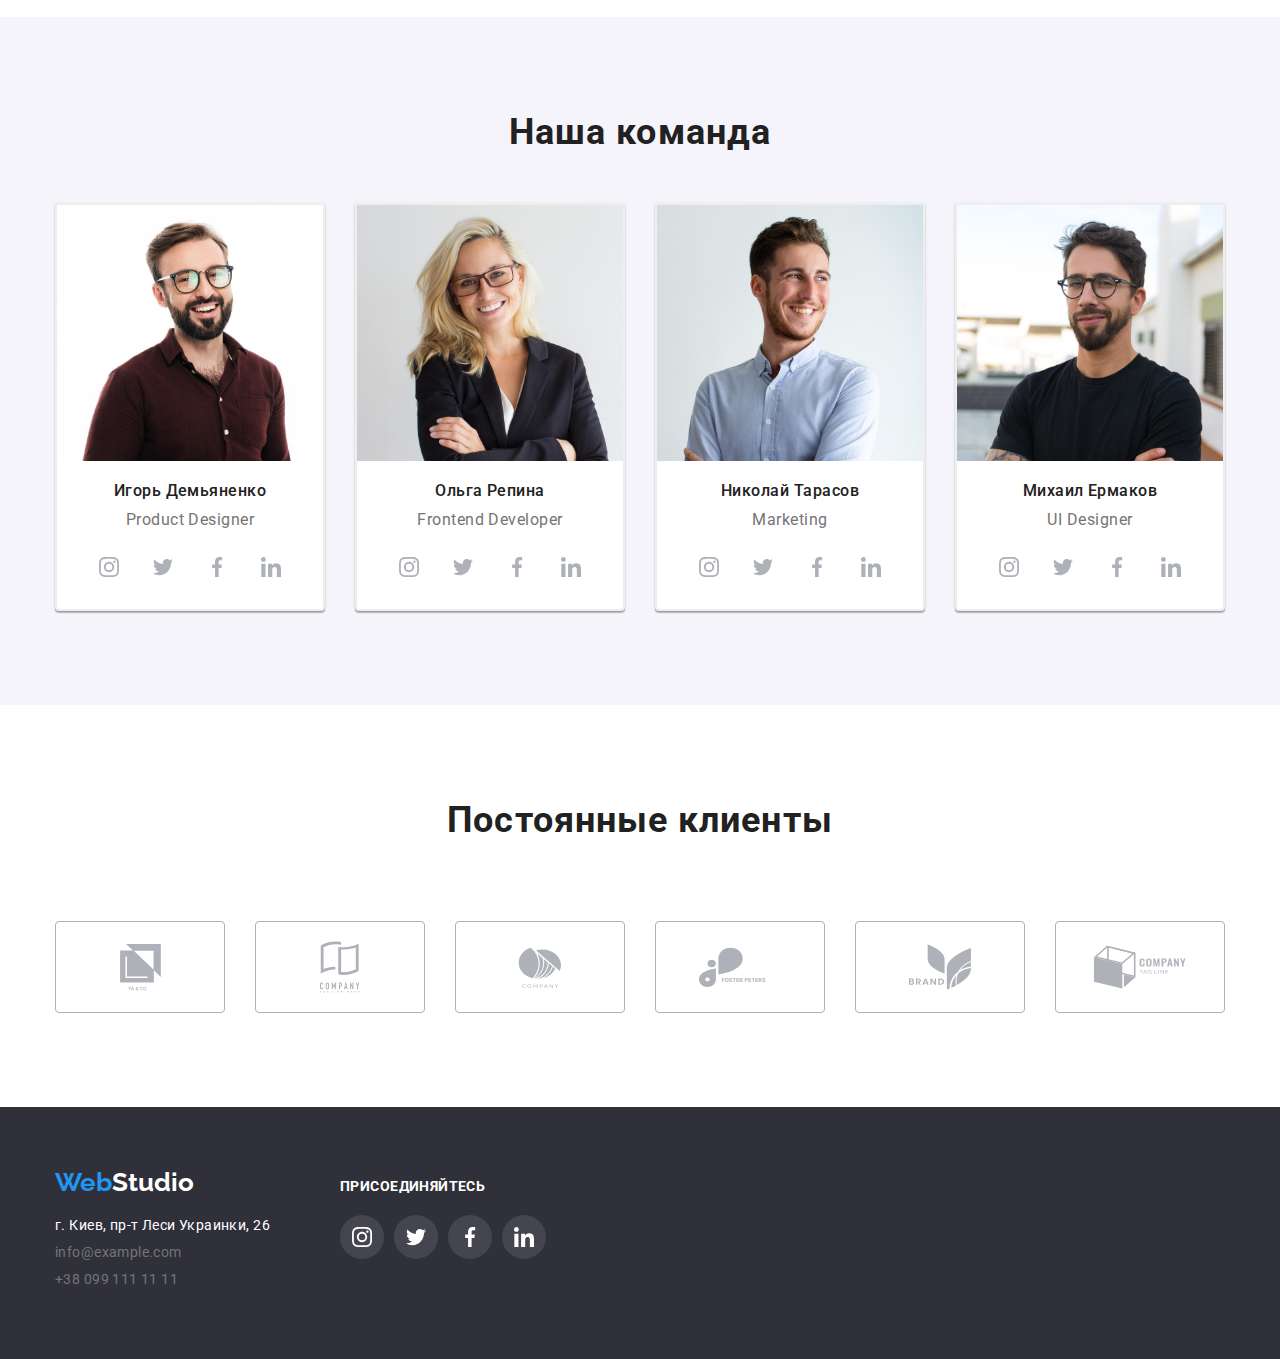
==== commit 41b7feaa: "Update index.html" ====
--- a/index.html
+++ b/index.html
@@ -44,7 +44,7 @@
         <section class="main">
             <div class="container">
                 <h1 class="title">Эффективные решения для вашего бизнеса</h1>
-                <button data-modal-open type="button" class="stydio-button pointer modal"> Заказать услугу</button>
+                <button data-modal-open type="button" class="stydio-button pointer"> Заказать услугу</button>
             </div>
                         
         </section> 
--- a/css/style.css
+++ b/css/style.css
@@ -40,7 +40,7 @@
   font-size: 26px;
   line-height: 1.19;
   font-family: Raleway;
-  color: var(--list-color);
+  color: var(--logo-color);
 }
 .logo-basement {
   display: inline-block;
@@ -61,7 +61,6 @@
 a {
   text-decoration: none;
   color:var(--logo-color);
-  
 }
 a:active,
 a:visited {
@@ -115,9 +114,6 @@
 
 .item-contact .icon-envelope{
   align-items: center; 
-}
-.item-contact:not(:last-child){
-
 }
 .link-contact .icon-envelope{
   margin-right: 10px;
@@ -464,17 +460,15 @@
   fill: #AFB1B8;
 }
 .client{
-  margin-left: auto;
-  margin-right: auto;
-  display: inline-block;
-  
-  width: 1600px;
+ 
   padding-top: 94px;
   padding-bottom: 94px;
 }
 .company{
   display: inline-flex;
   padding-left: 0;
+  margin-left: -30px;
+  margin-right: -30px;
 }
 .company-item{
   margin-top: 30px;
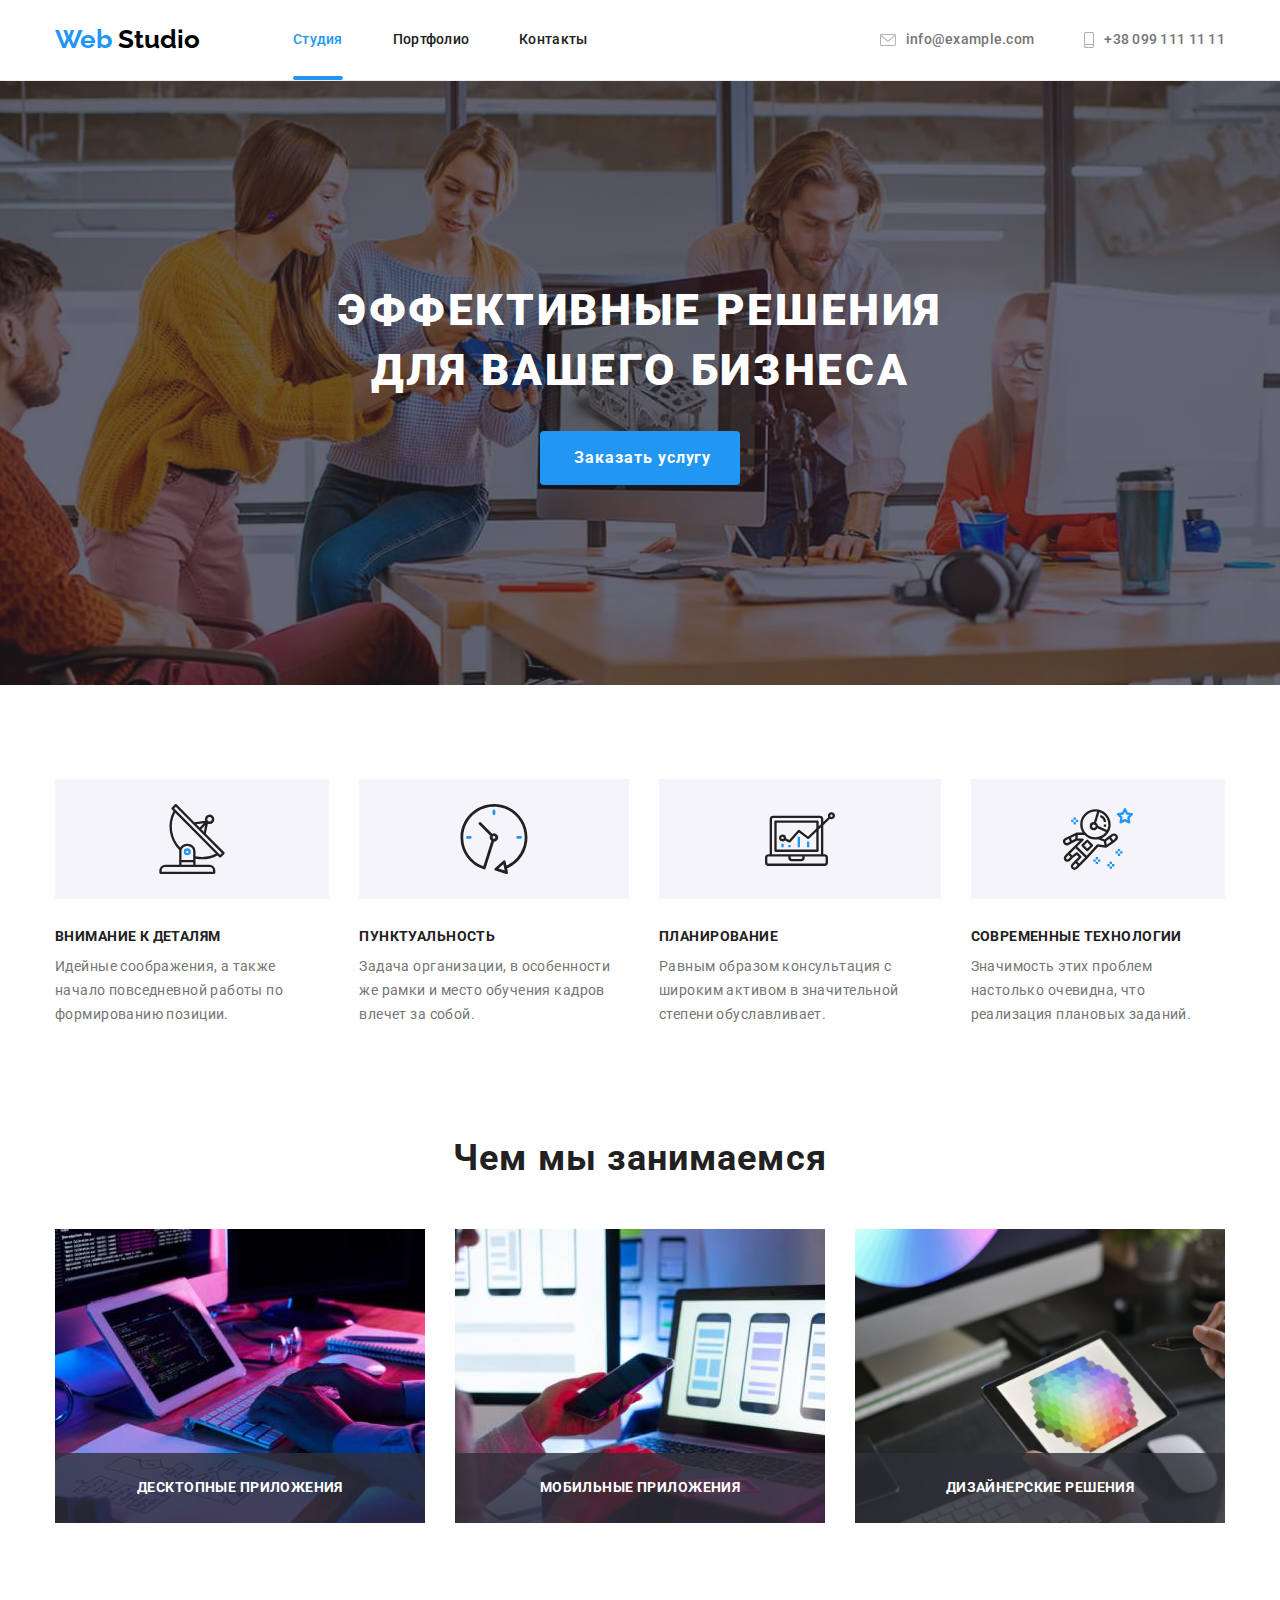
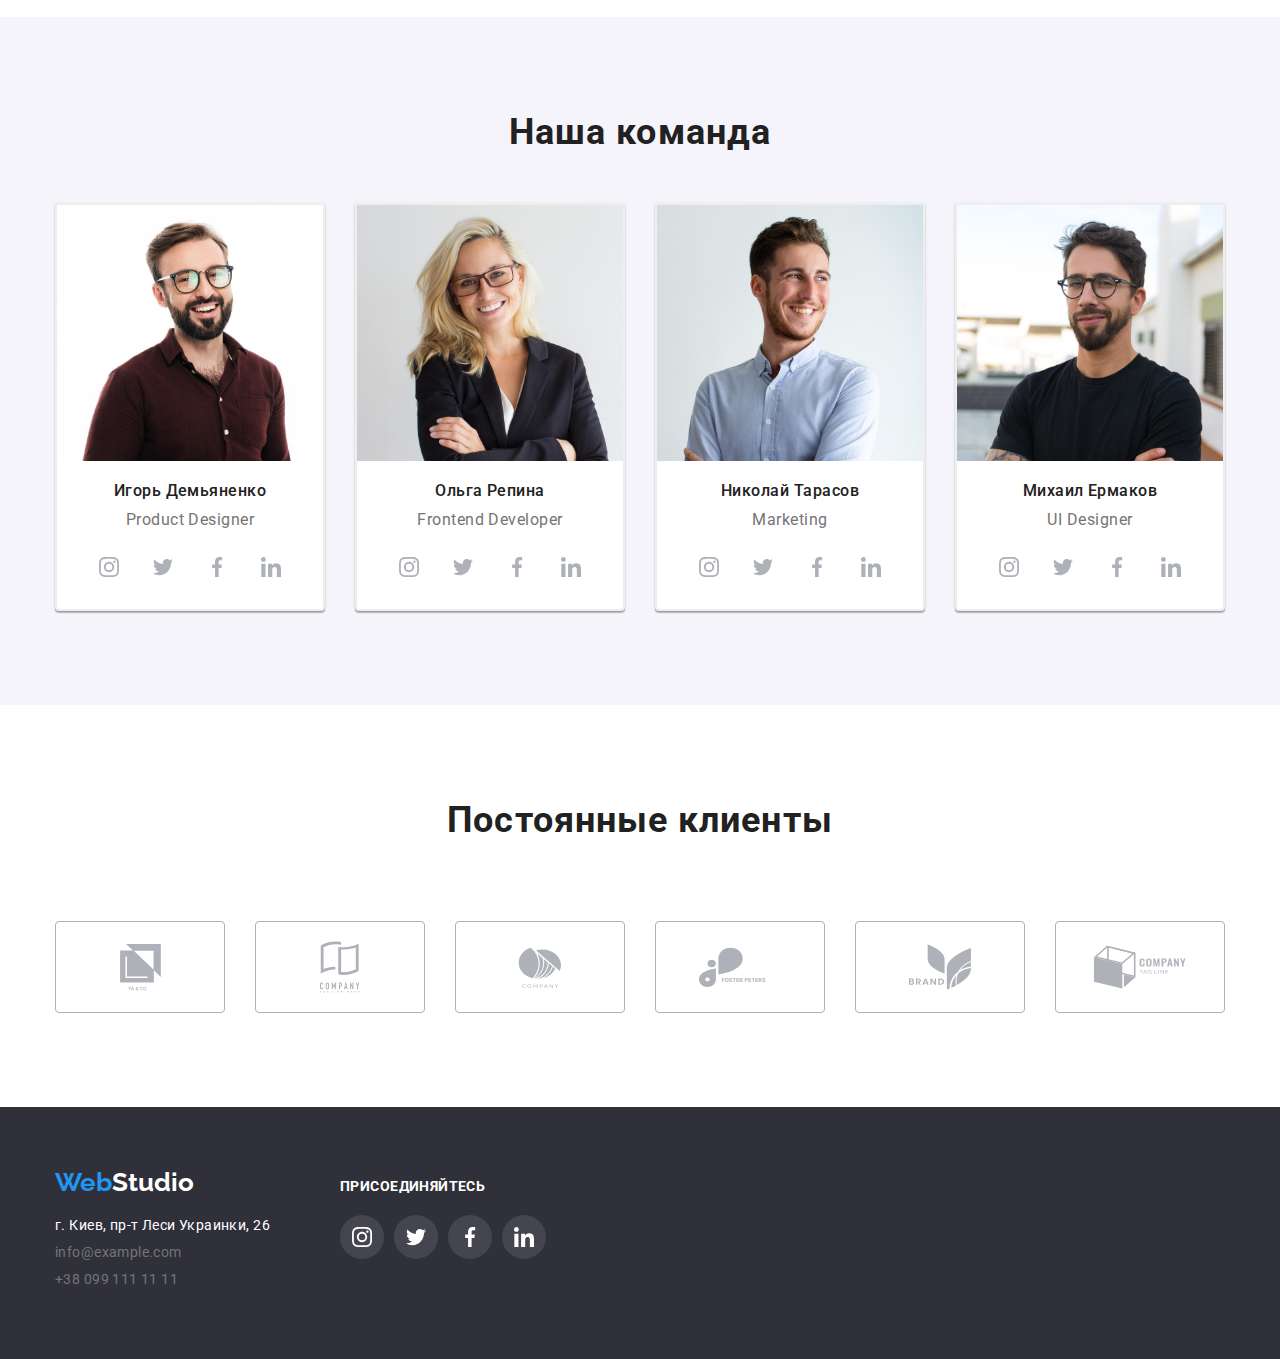
==== commit 85dcb994: "animation" ====
--- a/index.html
+++ b/index.html
@@ -44,7 +44,7 @@
         <section class="main">
             <div class="container">
                 <h1 class="title">Эффективные решения для вашего бизнеса</h1>
-                <button data-modal-open type="button" class="stydio-button pointer"> Заказать услугу</button>
+                <button data-modal-open type="button" class="stydio-button pointer">Заказать услугу</button>
             </div>
                         
         </section> 
@@ -82,17 +82,17 @@
                 <ul class="visualization">
                     <li class="visualization-item"><img src="images/1.jpg" alt="Мужчина набирает код на клавиатуре" width="350">
                         <div class="visualization-item-text">
-                            <p>десктопные приложения</p>
+                            <p class="vit">десктопные приложения</p>
                         </div>
                     </li>
                     <li class="visualization-item"><img src="images/2.jpg" alt="Женщина тестирует мобильное приложение" width="350">
                         <div class="visualization-item-text">
-                            <p>мобильные приложения</p>
+                            <p class="vit">мобильные приложения</p>
                         </div>
                     </li>
                     <li class="visualization-item"><img src="images/3.png" alt="Палитра цветов на планшете" width="350">
                         <div class="visualization-item-text">
-                            <p>дизайнерские решения</p>
+                            <p class="vit">дизайнерские решения</p>
                         </div>
                     </li>
                 </ul>
@@ -261,7 +261,6 @@
                         </li>
                     </ul>
                 </div>
-                
                     
             </section>
             <section class="client">
@@ -370,7 +369,7 @@
         <div class="modal">
             <button class="modal-close-btn" type="button" data-modal-close>
                 <svg class="close-icon" width="11px" height="11px">
-                    <use href="./images/close.svg#icon-close">
+                    <use href="./images/close.svg#Vector (1)">
                 </use>
                 </svg>
             </button>
--- a/css/style.css
+++ b/css/style.css
@@ -6,7 +6,7 @@
   --peculiarity-color: #212121;
   --user-color: #f5f4fa;
 
-  --animation:250ms;
+  --animation: 250ms ease-in;
 
   --time-transition: cubic-bezier(0.4, 0, 0.2, 1);
 }
@@ -44,7 +44,7 @@
 }
 .logo-basement {
   display: inline-block;
-  margin-bottom:  20px;
+  margin-bottom: 20px;
   width: 145px;
   font-weight: bold;
   font-size: 26px;
@@ -60,7 +60,7 @@
 /*навигация по сайту*/
 a {
   text-decoration: none;
-  color:var(--logo-color);
+  color: var(--logo-color);
 }
 a:active,
 a:visited {
@@ -85,43 +85,43 @@
   transition: color 250ms var(--time-transition);
 }
 
-.icon-envelope, .icon-smartphone{
+.icon-envelope,
+.icon-smartphone {
   display: inline-flex;
-  fill: #AFB1B8; 
-}
-.link-contact .icon-envelope{
+  fill: #afb1b8;
+}
+.link-contact .icon-envelope {
   width: 16px;
   height: 12px;
 }
-.contact-header{
+.contact-header {
   display: inline-flex;
   justify-self: flex-end;
   margin-left: auto;
-  
 }
 .link-contact:hover .icon-envelope,
-.link-contact:focus .icon-envelope{
+.link-contact:focus .icon-envelope {
   fill: var(--logo-color);
 }
 .link-contact:hover .icon-smartphone,
 .link-contact:focus .icon-smartphone {
   fill: var(--logo-color);
 }
-.link-contact{
+.link-contact {
   transition: var(--animation);
   transition: cubic-bezier(0.4, 0, 0.2, 1);
 }
 
-.item-contact .icon-envelope{
-  align-items: center; 
-}
-.link-contact .icon-envelope{
+.item-contact .icon-envelope {
+  align-items: center;
+}
+.link-contact .icon-envelope {
   margin-right: 10px;
 }
-.link-contact .icon-smartphone{
+.link-contact .icon-smartphone {
   margin-right: 10px;
 }
-.iten-contact{
+.iten-contact {
   display: flex;
   margin-left: auto;
 }
@@ -142,21 +142,22 @@
 }
 .site-nav .item:not(:last-child) {
   margin-right: 50px;
+  position: relative;
 }
 .site-nav .item:first-child {
   margin-left: 93px;
+  position: relative;
 }
 .site-nav .item-contact:not(:last-child) {
   margin-right: 50px;
   /*margin-left: 290px;*/
   margin-left: auto;
 }
-.contact:not(:last-child){
+.contact:not(:last-child) {
   margin-right: 50px;
   margin-left: auto;
-  
-}
-.contact-header{
+}
+.contact-header {
   float: right;
 }
 .site-nav .link-nav,
@@ -210,10 +211,11 @@
   text-align: center;
   max-width: 1600px;
   background-image: linear-gradient(
-    to right,
-   rgba(47, 48, 58, 0.4), 
-   rgba(47, 48, 58, 0.4)),
-   url(../images/фон.jpg);
+      to right,
+      rgba(47, 48, 58, 0.4),
+      rgba(47, 48, 58, 0.4)
+    ),
+    url(../images/фон.jpg);
   background-position: center;
   background-repeat: no-repeat;
   background-size: cover;
@@ -255,16 +257,14 @@
   line-height: 1.6;
   text-align: center;
   letter-spacing: 0.03em;
-  
-  transition: color 250ms var(--time-transition),
-    background-color 250ms var(--time-transition),
-    box-shadow 250ms var(--time-transition);
+
+  transition-property: color 250ms var(--time-transition);
 }
 .portfolio-button {
   display: flex;
   justify-content: center;
   margin-left: auto;
-  margin-right: auto;  
+  margin-right: auto;
   margin-bottom: 50px;
 }
 .portfolio-button .element:not(:last-child) {
@@ -279,7 +279,8 @@
   background: var(--logo-color);
   border-radius: 4px;
   color: var(--list-color);
-  box-shadow: 0px 3px 1px rgba(0, 0, 0, 0.1), 0px 1px 2px rgba(0, 0, 0, 0.08), 0px 2px 2px rgba(0, 0, 0, 0.12);
+  box-shadow: 0px 3px 1px rgba(0, 0, 0, 0.1), 0px 1px 2px rgba(0, 0, 0, 0.08),
+    0px 2px 2px rgba(0, 0, 0, 0.12);
 }
 /* Особенности */
 .peculiarity-section {
@@ -294,47 +295,47 @@
   padding-left: 0;
 }
 .antena::before {
-  content:'';
+  content: '';
   display: block;
   height: 120px;
   background-image: url(../images/icon/antenna.svg);
   background-size: 70px;
   background-repeat: no-repeat;
   background-position: center;
-  background-color: #F5F4FA;
+  background-color: #f5f4fa;
   margin-bottom: 30px;
 }
-.clock::before{
-  content:'';
+.clock::before {
+  content: '';
   display: block;
   height: 120px;
   background-image: url(../images/icon/clock.svg);
   background-size: 70px;
   background-repeat: no-repeat;
   background-position: center;
-  background-color: #F5F4FA;
+  background-color: #f5f4fa;
   margin-bottom: 30px;
 }
-.diagram::before{
-  content:'';
+.diagram::before {
+  content: '';
   display: block;
   height: 120px;
   background-image: url(../images/icon/diagram.svg);
   background-size: 70px;
   background-repeat: no-repeat;
   background-position: center;
-  background-color: #F5F4FA;
+  background-color: #f5f4fa;
   margin-bottom: 30px;
 }
-.astronaut::before{
-  content:'';
+.astronaut::before {
+  content: '';
   display: block;
   height: 120px;
   background-image: url(../images/icon/astronaut.svg);
   background-size: 70px;
   background-repeat: no-repeat;
   background-position: center;
-  background-color: #F5F4FA;
+  background-color: #f5f4fa;
   margin-bottom: 30px;
 }
 .peculiarity {
@@ -381,14 +382,16 @@
   align-items: center;
   justify-content: center;
 
+  background-color: rgba(47, 48, 58, 0.8);
+}
+.visualization-item-text .vit {
   color: var(--list-color);
+  margin-bottom: 0;
   font-weight: bold;
   font-size: 14px;
   line-height: 1.14;
   letter-spacing: 0.03em;
   text-transform: uppercase;
-
-  background-color: rgba(47, 48, 58, 0.8);
 }
 .user {
   background: var(--user-color, #f5f4fa);
@@ -408,7 +411,6 @@
   line-height: 1.17;
   color: var(--peculiarity-color, #212121);
   text-align: center;
-  /*width: 1200px;*/
   letter-spacing: 0.03em;
 }
 .user-block {
@@ -432,11 +434,11 @@
   height: 20px;
   fill: var(--text-color);
 }
-.social-icons{
+.social-icons {
   display: inline-flex;
   padding-left: 0;
 }
-.social-icons-link{
+.social-icons-link {
   display: flex;
   justify-content: center;
   align-items: center;
@@ -444,37 +446,37 @@
   height: 44px;
   border-radius: 50%;
   background-color: #fff;
-}
-.social-icons-item + .social-icons-item{ 
+
+  transition: background-color 250ms var(--time-transition);
+}
+.social-icons-item + .social-icons-item {
   margin-left: 10px;
 }
 .social-icons-link:hover .icon,
 .social-icons-link:focus .icon {
-fill: var(--list-color);
+  fill: var(--list-color);
 }
 .social-icons-link:hover,
 .social-icons-link:focus {
   background-color: var(--logo-color);
 }
-.social-icons-link .icon{
-  fill: #AFB1B8;
-}
-.client{
- 
+.social-icons-link .icon {
+  fill: #afb1b8;
+}
+.client {
   padding-top: 94px;
   padding-bottom: 94px;
 }
-.company{
+.company {
   display: inline-flex;
   padding-left: 0;
   margin-left: -30px;
   margin-right: -30px;
 }
-.company-item{
+.company-item {
   margin-top: 30px;
   margin-left: 30px;
   box-sizing: border-box;
-  
 }
 .company-link {
   display: flex;
@@ -482,7 +484,7 @@
   align-items: center;
   width: 170px;
   height: 92px;
-  border: 1px solid #AFB1B8;
+  border: 1px solid #afb1b8;
   border-radius: 4px;
   flex-basis: calc((100% - 180px) / 6);
 
@@ -498,23 +500,16 @@
   fill: var(--logo-color);
 }
 .company-link .company-icon {
-  fill: #AFB1B8;
+  fill: #afb1b8;
 }
 .gallery {
   display: flex;
   flex-wrap: wrap;
-  /*justify-content: stretch;*/
+
   padding-left: 0;
   width: 1200px;
   margin-top: -30px;
   margin-left: -30px;
-  
-}
-.gallery-item-link{
-  position: relative;
-  overflow: hidden;
-  display: block;
-
 }
 .gallery-item {
   margin-top: 30px;
@@ -525,6 +520,7 @@
   cursor: pointer;
   background-color: var(--list-color);
   flex-basis: calc((100% - 3 * 30px) / 3);
+  border: 1px solid #eeeeee;
 
   transition: box-shadow 250ms var(--time-transition);
 }
@@ -535,59 +531,45 @@
 .gallery .gallery-item-link:focus {
   box-shadow: 0px 1px 1px rgba(0, 0, 0, 0.12), 0px 4px 4px rgba(0, 0, 0, 0.06),
     1px 4px 6px rgba(0, 0, 0, 0.16);
-  
-}
-.gallery-item:hover .gallery-overlay,
-.gallery-item:focus .gallery-overlay {
+}
+
+.gallery-item-link {
+  display: block;
+}
+
+.gallery-item-text:hover .gallery-overlay,
+.gallery-item-link:focus .gallery-overlay {
   transform: translateY(0);
 }
 
- /*.gallery-item .gallery-item-link:focus{
-  box-shadow: 0px 1px 1px rgba(0, 0, 0, 0.12), 0px 4px 4px rgba(0, 0, 0, 0.06),
-    1px 4px 6px rgba(0, 0, 0, 0.16);
-}
-.gallery-item:focus{
-  box-shadow: 0px 1px 1px rgba(0, 0, 0, 0.12), 0px 4px 4px rgba(0, 0, 0, 0.06),
-    1px 4px 6px rgba(0, 0, 0, 0.16);*/
-}
 .gallery-overlay {
   position: absolute;
-  bottom: 0;
-
+  left: 0;
+  top: 0;
   width: 100%;
   height: 100%;
 
-  color: var(--primary-bgc);
+  font-style: normal;
+  font-weight: normal;
   font-size: 18px;
-  line-height: 1.56;
-
+  line-height: 28px;
+  letter-spacing: 0.03em;
+
+  color: var(--list-color);
   background-color: rgba(33, 150, 243, 0.9);
-  transform: translateY(100%);
-
-  transition: transform 250ms var(--time-transition);
+  padding: 63px 24px;
+  transform: translateY(101%);
+  transition: var(--animation);
+  transition-timing-function: var(--time-transition);
 }
 .gallery-item-text {
-  margin: 0;
-  padding-left: 24px;
-  padding-right: 24px;
-  padding-top: 63px;
-  padding-bottom: 63px;
-}
-
+  position: relative;
+  overflow: hidden;
+}
 .portfolio-card {
   border: 1px solid #eeeeee;
   border-radius: 5px;
   padding: 20px 24px;
-}
-
-/*.gallery-item:nth-child(3n) {
-  margin-right: 0;*/
-}
-/*.gallery-item:nth-last-child(-n + 3) {
-  margin-bottom: 0;
-}*/
-/*.gallery-item:nth-child(3n) {
-  margin-right: 0;*/
 }
 .card-element {
   font-weight: bold;
@@ -598,19 +580,18 @@
 .adress {
   margin-right: 70px;
 }
-.social-icons-footer .icon-footer{
+.social-icons-footer .icon-footer {
   width: 20px;
   height: 20px;
   fill: var(--list-color);
 }
-.social-icons-footer{
+.social-icons-footer {
   display: inline-flex;
   padding-left: 0;
   width: 206px;
   height: 44px;
-  
-}
-.social-icons-link-footer{
+}
+.social-icons-link-footer {
   display: flex;
   justify-content: center;
   align-items: center;
@@ -619,11 +600,10 @@
   border-radius: 50%;
   background-color: rgba(255, 255, 255, 0.1);
 
-   transition: background-color 250ms var(--time-transition);
-}
-.social-icons-footer + .social-icons-footer{ 
+  transition: background-color 250ms var(--time-transition);
+}
+.social-icons-footer + .social-icons-footer {
   margin-left: 10px;
-  
 }
 .social-icons-link-footer:hover,
 .social-icons-link-footer:focus {
@@ -642,27 +622,23 @@
 .site-nav .link-footer:focus {
   color: var(--logo-color);
 }
-.sosial{
+.sosial {
   width: 206px;
   height: 80px;
   display: inline-flex;
   flex-basis: calc((50% - 45px) / 2);
-  
-}
-.card-footer{
+}
+.card-footer {
   flex-basis: calc((50% - 45px) / 2);
   display: block;
 }
-.footer{
-  display: flex;
- 
+.footer {
+  display: flex;
+
   flex-direction: row;
   align-items: baseline;
 }
-.footer .sosial, .card-footer {
-  
-}
-.footer-list{
+.footer-list {
   text-transform: uppercase;
   color: var(--list-color);
   font-weight: bold;
@@ -670,11 +646,10 @@
   line-height: 1.14;
   letter-spacing: 0.03em;
   margin-bottom: 20px;
-  
 }
 .adress .link-adress {
   color: var(--list-color);
-   white-space: nowrap;
+  white-space: nowrap;
 }
 .footer-contact {
   padding-left: 0;
@@ -703,7 +678,6 @@
   font-size: 16px;
   line-height: 1.19;
   color: var(--peculiarity-color, #212121);
-  /*text-align: center;*/
   letter-spacing: 0.03em;
 }
 button {
@@ -721,12 +695,10 @@
   font-size: 16px;
   line-height: 1.19;
   color: var(--text-color, #757575);
-  /*text-align: center;*/
   letter-spacing: 0.03em;
 }
 address {
   font-style: normal;
-
 }
 ul {
   margin-top: 0;
@@ -741,7 +713,6 @@
   margin-top: 0;
   background: var(--title-color, #2f303a);
   height: 252px;
-  
 }
 .backdrop {
   position: fixed;
@@ -770,7 +741,7 @@
   top: 50%;
   left: 50%;
 
-  background-color: var(--primary-bgc);
+  background-color: var(--list-color);
   box-shadow: 0px 1px 3px rgba(0, 0, 0, 0.12), 0px 1px 1px rgba(0, 0, 0, 0.14),
     0px 2px 1px rgba(0, 0, 0, 0.2);
   border-radius: 4px;
@@ -791,8 +762,9 @@
   right: 8px;
   top: 8px;
   cursor: pointer;
-  background-color: var(--primary-bgc);
+  background-color: var(--list-color);
   box-sizing: border-box;
   border: 1px solid rgba(0, 0, 0, 0.1);
   border-radius: 50%;
-}
+  padding: 0;
+}
